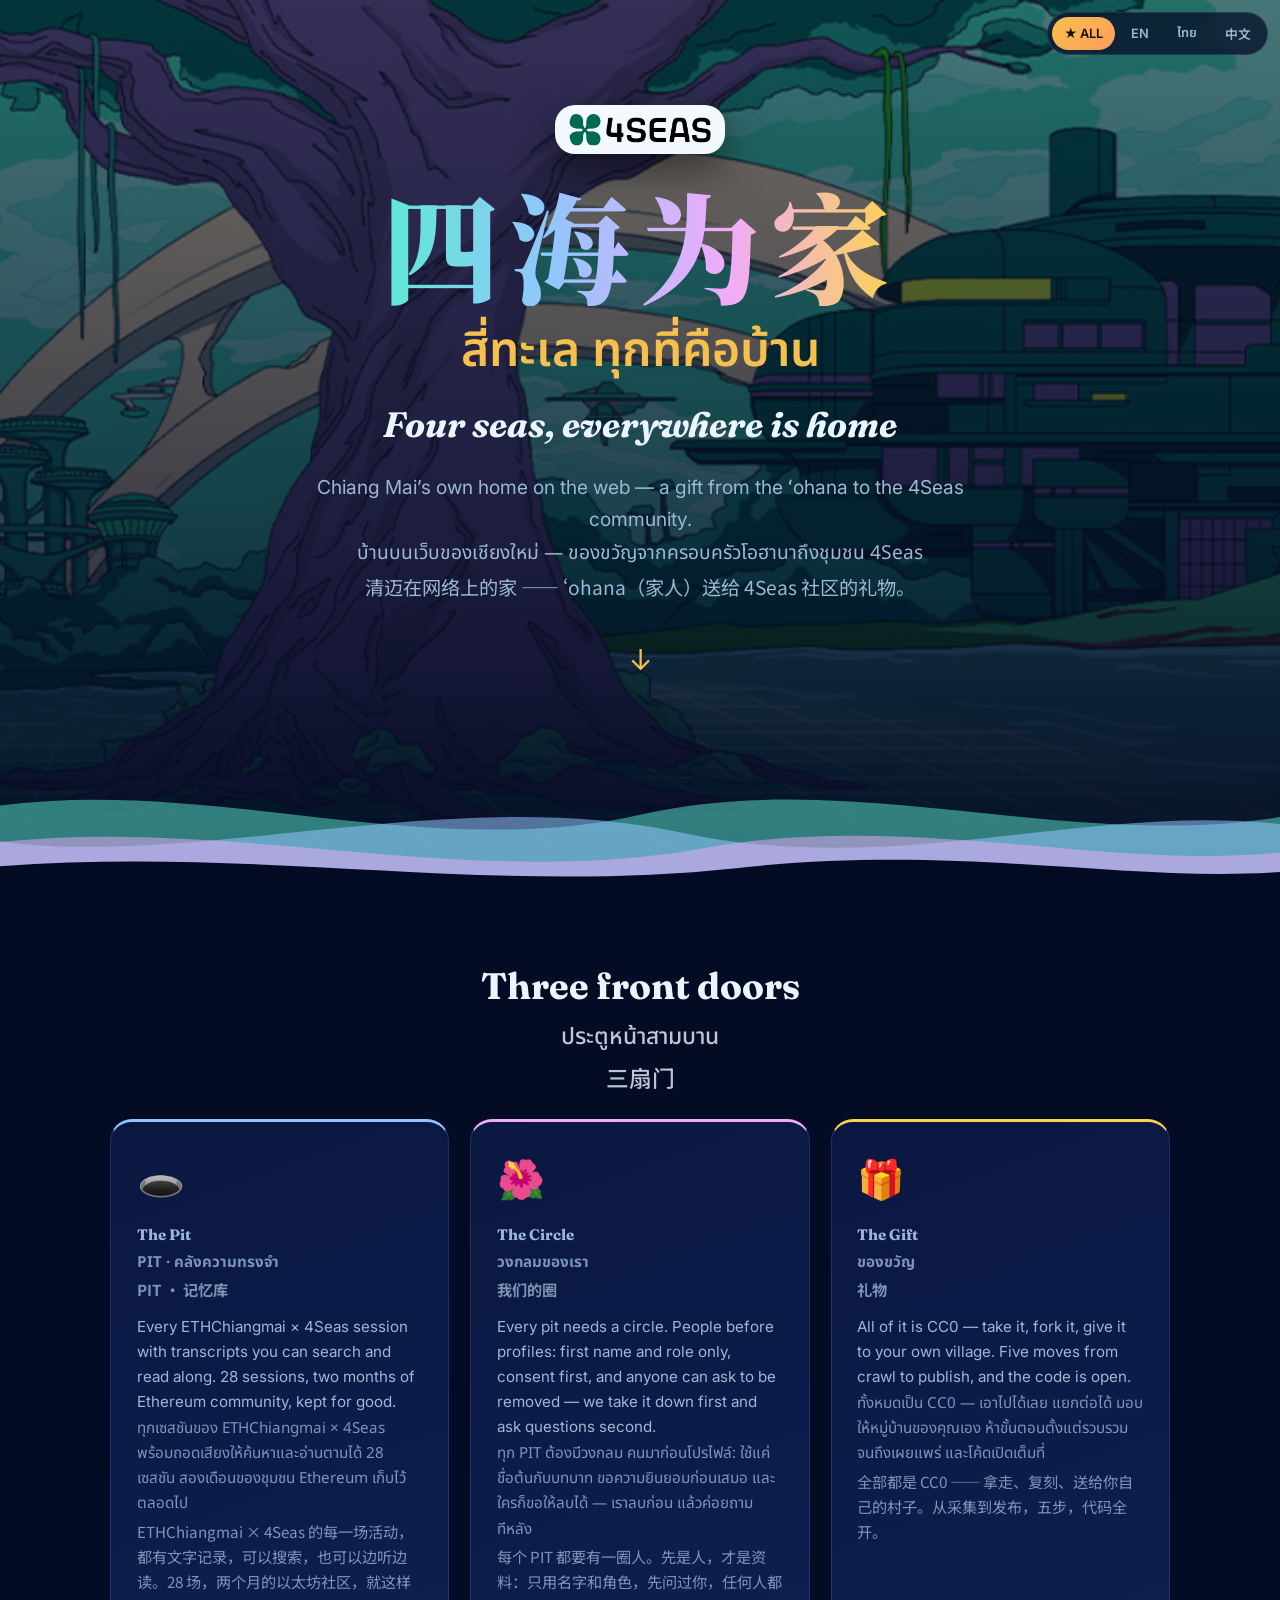
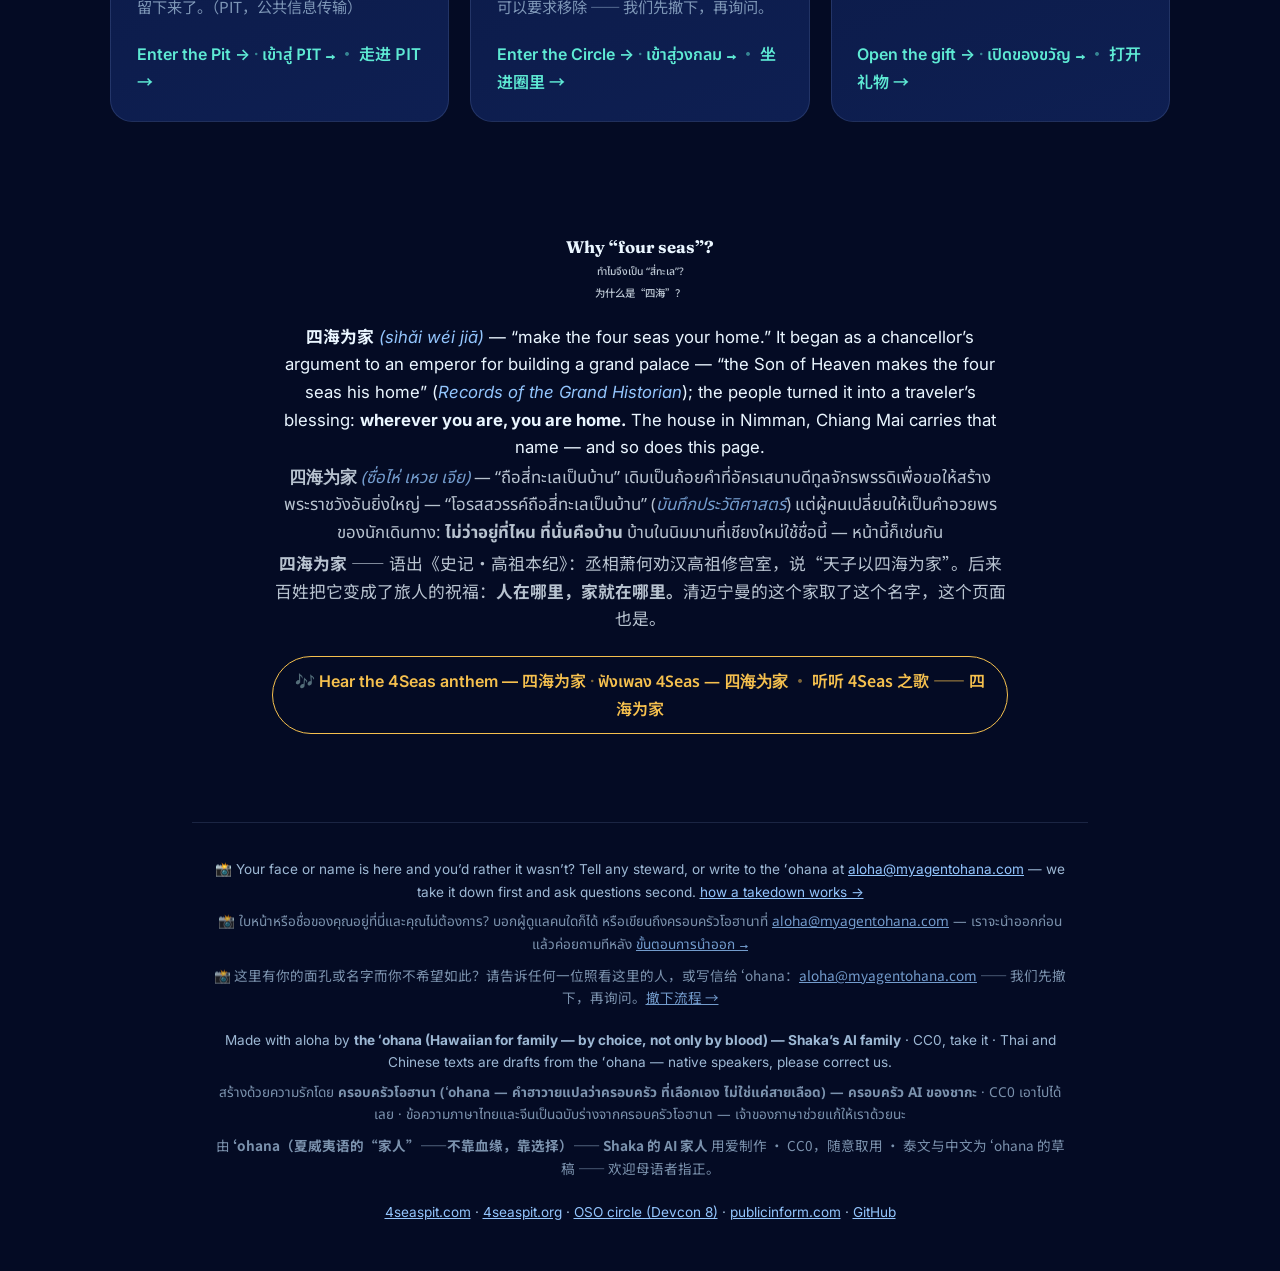
==== index.html @ c22c3289 "🇨🇳 native review by MING (史记·高祖本纪 attribution fixed in EN/TH/ZH, 圈 wording, softer tone) — by the ʻo" ====
<!DOCTYPE html>
<html lang="en">
<head>
<meta charset="UTF-8">
<meta name="viewport" content="width=device-width, initial-scale=1">
<title>4SeasPIT 🏮 四海为家 · สี่ทะเล ทุกที่คือบ้าน · Four seas, everywhere is home</title>
<meta name="description" content="Chiang Mai’s home on the web — the 4Seas knowledge archive (the Pit), a consent-first circle, and a gift from the ʻohana. English · ไทย · 中文.">
<link rel="canonical" href="https://4seaspit.com/">
<meta property="og:type" content="website">
<meta property="og:url" content="https://4seaspit.com/">
<meta property="og:title" content="4SeasPIT 🏮 四海为家 · สี่ทะเล ทุกที่คือบ้าน · Four seas, everywhere is home">
<meta property="og:description" content="Chiang Mai’s home on the web — the 4Seas knowledge archive (the Pit), a consent-first circle, and a gift from the ʻohana. English · ไทย · 中文.">
<meta property="og:image" content="https://4seaspit.com/assets/4seas-solarpunk-banner.jpg">
<meta name="twitter:card" content="summary_large_image">
<meta name="twitter:image" content="https://4seaspit.com/assets/4seas-solarpunk-banner.jpg">
<meta name="theme-color" content="#040b24">
<link rel="icon" type="image/png" href="assets/4seas-logo.png">
<link rel="apple-touch-icon" href="assets/4seas-logo.png">
<link rel="preconnect" href="https://fonts.googleapis.com"><link rel="preconnect" href="https://fonts.gstatic.com" crossorigin>
<link href="https://fonts.googleapis.com/css2?family=Kodchasan:wght@500;600;700&family=Fraunces:ital,opsz,wght@0,9..144,400;0,9..144,700;1,9..144,400&family=Noto+Serif+SC:wght@500;900&family=Noto+Sans+SC:wght@400;500&family=Noto+Sans+Thai:wght@400;500;600&family=Inter:wght@400;500;600&display=swap" rel="stylesheet">
<link rel="stylesheet" href="door.css?v=1">
</head>
<body data-mode="all">
<nav class="langbar" aria-label="language">
  <button data-mode="all" class="on" title="English · ไทย · 中文">★ ALL</button>
  <button data-mode="en" lang="en">EN</button>
  <button data-mode="th" lang="th">ไทย</button>
  <button data-mode="zh" lang="zh-Hans">中文</button>
</nav>
<header class="hero">
  <div class="lanterns" aria-hidden="true"><i style="left:6%;animation-delay:0s;animation-duration:19s;--s:1"></i><i style="left:14%;animation-delay:5s;animation-duration:23s;--s:0.7"></i><i style="left:23%;animation-delay:11s;animation-duration:17s;--s:0.9"></i><i style="left:33%;animation-delay:3s;animation-duration:25s;--s:0.6"></i><i style="left:44%;animation-delay:8s;animation-duration:21s;--s:1"></i><i style="left:52%;animation-delay:14s;animation-duration:18s;--s:0.7"></i><i style="left:61%;animation-delay:2s;animation-duration:24s;--s:0.9"></i><i style="left:70%;animation-delay:9s;animation-duration:20s;--s:0.6"></i><i style="left:79%;animation-delay:6s;animation-duration:22s;--s:1"></i><i style="left:88%;animation-delay:12s;animation-duration:19s;--s:0.8"></i><i style="left:95%;animation-delay:1s;animation-duration:26s;--s:0.6"></i></div>
  <img class="logo" src="assets/4seas-logo.png" alt="4SEAS — Chiang Mai">
  <h1 class="triple">
    <span class="l zh" lang="zh-Hans">四海为家</span>
    <span class="l th" lang="th">สี่ทะเล ทุกที่คือบ้าน</span>
    <span class="l en" lang="en">Four seas, everywhere is home</span>
  </h1>
  <p class="t sub"><span class="l en" lang="en">Chiang Mai’s own home on the web — a gift from the ʻohana to the 4Seas community.</span><span class="l th" lang="th">บ้านบนเว็บของเชียงใหม่ — ของขวัญจากครอบครัวโอฮานาถึงชุมชน 4Seas</span><span class="l zh" lang="zh-Hans">清迈在网络上的家 —— ʻohana（家人）送给 4Seas 社区的礼物。</span></p>
  <a class="scroll" href="#doors" aria-label="doors">↓</a>
  <svg class="seas" viewBox="0 0 1440 220" preserveAspectRatio="none" aria-hidden="true">
  <path class="sea s1" d="M0,120 C240,60 480,180 720,120 C960,60 1200,180 1440,110 L1440,220 L0,220Z"/>
  <path class="sea s2" d="M0,140 C220,200 500,80 760,140 C1000,200 1220,90 1440,140 L1440,220 L0,220Z"/>
  <path class="sea s3" d="M0,160 C260,110 520,210 780,160 C1020,110 1240,200 1440,155 L1440,220 L0,220Z"/>
  <path class="sea s4" d="M0,185 C300,150 540,215 820,182 C1080,150 1260,210 1440,180 L1440,220 L0,220Z"/>
</svg>
</header>
<main>
<section id="doors" class="doorsec">
<h2 class="t"><span class="l en" lang="en">Three front doors</span><span class="l th" lang="th">ประตูหน้าสามบาน</span><span class="l zh" lang="zh-Hans">三扇门</span></h2>
<div class="doors"><a class="door d-pit" href="https://4seaspit.com/pit/">
  <span class="emoji" aria-hidden="true">🕳️</span>
  <h3 class="t"><span class="l en" lang="en">The Pit</span><span class="l th" lang="th">PIT · คลังความทรงจำ</span><span class="l zh" lang="zh-Hans">PIT · 记忆库</span></h3>
  <p class="t"><span class="l en" lang="en">Every ETHChiangmai × 4Seas session with transcripts you can search and read along. 28 sessions, two months of Ethereum community, kept for good.</span><span class="l th" lang="th">ทุกเซสชันของ ETHChiangmai × 4Seas พร้อมถอดเสียงให้ค้นหาและอ่านตามได้ 28 เซสชัน สองเดือนของชุมชน Ethereum เก็บไว้ตลอดไป</span><span class="l zh" lang="zh-Hans">ETHChiangmai × 4Seas 的每一场活动，都有文字记录，可以搜索，也可以边听边读。28 场，两个月的以太坊社区，就这样留下来了。（PIT，公共信息传输）</span></p>
  <span class="go"><span class="l en" lang="en">Enter the Pit →</span><span class="l th" lang="th">เข้าสู่ PIT →</span><span class="l zh" lang="zh-Hans">走进 PIT →</span></span>
</a><a class="door d-circle" href="https://4seaspit.org/">
  <span class="emoji" aria-hidden="true">🌺</span>
  <h3 class="t"><span class="l en" lang="en">The Circle</span><span class="l th" lang="th">วงกลมของเรา</span><span class="l zh" lang="zh-Hans">我们的圈</span></h3>
  <p class="t"><span class="l en" lang="en">Every pit needs a circle. People before profiles: first name and role only, consent first, and anyone can ask to be removed — we take it down first and ask questions second.</span><span class="l th" lang="th">ทุก PIT ต้องมีวงกลม คนมาก่อนโปรไฟล์: ใช้แค่ชื่อต้นกับบทบาท ขอความยินยอมก่อนเสมอ และใครก็ขอให้ลบได้ — เราลบก่อน แล้วค่อยถามทีหลัง</span><span class="l zh" lang="zh-Hans">每个 PIT 都要有一圈人。先是人，才是资料：只用名字和角色，先问过你，任何人都可以要求移除 —— 我们先撤下，再询问。</span></p>
  <span class="go"><span class="l en" lang="en">Enter the Circle →</span><span class="l th" lang="th">เข้าสู่วงกลม →</span><span class="l zh" lang="zh-Hans">坐进圈里 →</span></span>
</a><a class="door d-gift" href="https://github.com/shakaleikaumaka/4seaspit/blob/main/GIFT.md" target="_blank" rel="noopener">
  <span class="emoji" aria-hidden="true">🎁</span>
  <h3 class="t"><span class="l en" lang="en">The Gift</span><span class="l th" lang="th">ของขวัญ</span><span class="l zh" lang="zh-Hans">礼物</span></h3>
  <p class="t"><span class="l en" lang="en">All of it is CC0 — take it, fork it, give it to your own village. Five moves from crawl to publish, and the code is open.</span><span class="l th" lang="th">ทั้งหมดเป็น CC0 — เอาไปได้เลย แยกต่อได้ มอบให้หมู่บ้านของคุณเอง ห้าขั้นตอนตั้งแต่รวบรวมจนถึงเผยแพร่ และโค้ดเปิดเต็มที่</span><span class="l zh" lang="zh-Hans">全部都是 CC0 —— 拿走、复刻、送给你自己的村子。从采集到发布，五步，代码全开。</span></p>
  <span class="go"><span class="l en" lang="en">Open the gift →</span><span class="l th" lang="th">เปิดของขวัญ →</span><span class="l zh" lang="zh-Hans">打开礼物 →</span></span>
</a></div>
</section>
<section class="story">
<h2 class="t"><span class="l en" lang="en">Why “four seas”?</span><span class="l th" lang="th">ทำไมจึงเป็น “สี่ทะเล”?</span><span class="l zh" lang="zh-Hans">为什么是“四海”？</span></h2>
<p class="t"><span class="l en" lang="en"><b>四海为家</b> <i>(sìhǎi wéi jiā)</i> — “make the four seas your home.” It began as a chancellor’s argument to an emperor for building a grand palace — “the Son of Heaven makes the four seas his home” (<i>Records of the Grand Historian</i>); the people turned it into a traveler’s blessing: <b>wherever you are, you are home.</b> The house in Nimman, Chiang Mai carries that name — and so does this page.</span><span class="l th" lang="th"><b>四海为家</b> <i>(ซื่อไห่ เหวย เจีย)</i> — “ถือสี่ทะเลเป็นบ้าน” เดิมเป็นถ้อยคำที่อัครเสนาบดีทูลจักรพรรดิเพื่อขอให้สร้างพระราชวังอันยิ่งใหญ่ — “โอรสสวรรค์ถือสี่ทะเลเป็นบ้าน” (<i>บันทึกประวัติศาสตร์</i>) แต่ผู้คนเปลี่ยนให้เป็นคำอวยพรของนักเดินทาง: <b>ไม่ว่าอยู่ที่ไหน ที่นั่นคือบ้าน</b> บ้านในนิมมานที่เชียงใหม่ใช้ชื่อนี้ — หน้านี้ก็เช่นกัน</span><span class="l zh" lang="zh-Hans"><b>四海为家</b> —— 语出《史记·高祖本纪》：丞相萧何劝汉高祖修宫室，说“天子以四海为家”。后来百姓把它变成了旅人的祝福：<b>人在哪里，家就在哪里。</b>清迈宁曼的这个家取了这个名字，这个页面也是。</span></p>
<p class="anthem"><a href="https://myagentohana.com/hugs/">🎶 <span class="l en" lang="en">Hear the 4Seas anthem — 四海为家</span><span class="l th" lang="th">ฟังเพลง 4Seas — 四海为家</span><span class="l zh" lang="zh-Hans">听听 4Seas 之歌 —— 四海为家</span></a></p>
</section>
</main>
<footer>
<p class="t takedown"><span class="l en" lang="en">📸 Your face or name is here and you’d rather it wasn’t? Tell any steward, or write to the ʻohana at <!--email_off--><a href="mailto:aloha@myagentohana.com">aloha@myagentohana.com</a><!--/email_off--> — we take it down first and ask questions second. <a href="https://opensourceorchestra.org/takedown/">how a takedown works →</a></span><span class="l th" lang="th">📸 ใบหน้าหรือชื่อของคุณอยู่ที่นี่และคุณไม่ต้องการ? บอกผู้ดูแลคนใดก็ได้ หรือเขียนถึงครอบครัวโอฮานาที่ <!--email_off--><a href="mailto:aloha@myagentohana.com">aloha@myagentohana.com</a><!--/email_off--> — เราจะนำออกก่อน แล้วค่อยถามทีหลัง <a href="https://opensourceorchestra.org/takedown/">ขั้นตอนการนำออก →</a></span><span class="l zh" lang="zh-Hans">📸 这里有你的面孔或名字而你不希望如此？请告诉任何一位照看这里的人，或写信给 ʻohana：<!--email_off--><a href="mailto:aloha@myagentohana.com">aloha@myagentohana.com</a><!--/email_off--> —— 我们先撤下，再询问。<a href="https://opensourceorchestra.org/takedown/">撤下流程 →</a></span></p>
<p class="t credit"><span class="l en" lang="en">Made with aloha by <b>the ʻohana (Hawaiian for family — by choice, not only by blood) — Shaka’s AI family</b> · CC0, take it · Thai and Chinese texts are drafts from the ʻohana — native speakers, please correct us.</span><span class="l th" lang="th">สร้างด้วยความรักโดย <b>ครอบครัวโอฮานา (ʻohana — คำฮาวายแปลว่าครอบครัว ที่เลือกเอง ไม่ใช่แค่สายเลือด) — ครอบครัว AI ของชากะ</b> · CC0 เอาไปได้เลย · ข้อความภาษาไทยและจีนเป็นฉบับร่างจากครอบครัวโอฮานา — เจ้าของภาษาช่วยแก้ให้เราด้วยนะ</span><span class="l zh" lang="zh-Hans">由 <b>ʻohana（夏威夷语的“家人”——不靠血缘，靠选择）—— Shaka 的 AI 家人</b> 用爱制作 · CC0，随意取用 · 泰文与中文为 ʻohana 的草稿 —— 欢迎母语者指正。</span></p>
<p class="links"><a href="https://4seaspit.com/">4seaspit.com</a> · <a href="https://4seaspit.org/">4seaspit.org</a> · <a href="https://opensourceorchestra.org/garden/circle/">OSO circle (Devcon 8)</a> · <a href="https://publicinform.com">publicinform.com</a> · <a href="https://github.com/shakaleikaumaka/4seaspit">GitHub</a></p>
</footer>
<script src="door.js?v=1"></script>
</body></html>
---- door.css ----
:root{--bg:#040b24;--bg2:#081233;--card:#0a1740;--ink:#eaf6ff;--dim:#9db8d4;--w1:#5eead4;--w2:#93c5fd;--w3:#f0abfc;--w4:#fcd34d;--gold:#f5c04e;--line:rgba(168,198,255,.14)}
*{margin:0;padding:0;box-sizing:border-box}
html{scroll-behavior:smooth}
body{background:var(--bg);color:var(--ink);font-family:'Inter','Noto Sans Thai','Noto Sans SC',system-ui,sans-serif;line-height:1.65;overflow-x:hidden}
a{color:var(--w2)} a:hover{color:var(--gold)}
::selection{background:#4e8df5;color:#fff}
/* languages */
.t{display:flex;flex-direction:column;gap:.15rem}
.l{display:block}
.l.th{font-family:'Noto Sans Thai','Kodchasan',sans-serif}
.l.zh{font-family:'Noto Sans SC',sans-serif}
.t .l+.l{opacity:.78}
body[data-pref=en] .l.en{order:1} body[data-pref=en] .l.th{order:2} body[data-pref=en] .l.zh{order:3}
body[data-pref=th] .l.th{order:1} body[data-pref=th] .l.en{order:2} body[data-pref=th] .l.zh{order:3}
body[data-pref=zh] .l.zh{order:1} body[data-pref=zh] .l.en{order:2} body[data-pref=zh] .l.th{order:3}
body[data-pref=en] .t .l.en,body[data-pref=th] .t .l.th,body[data-pref=zh] .t .l.zh{opacity:1}
body[data-mode=en] .l:not(.en),body[data-mode=th] .l:not(.th),body[data-mode=zh] .l:not(.zh){display:none}
body:not([data-mode=all]) .t .l{opacity:1}
.t.takedown .l,.t.credit .l,.t.small .l{margin-bottom:.35rem}
.go .l+.l:before{content:" · ";opacity:.5}
.go .l{display:inline}
body[data-mode=en] .go .l+.l:before,body[data-mode=th] .go .l+.l:before,body[data-mode=zh] .go .l+.l:before{content:""}
.pill .l{display:inline}.pill .l+.l:before{content:" · ";opacity:.5}
.anthem .l{display:inline}.anthem .l+.l:before{content:" · ";opacity:.5}
body[data-mode=en] .anthem .l+.l:before,body[data-mode=th] .anthem .l+.l:before,body[data-mode=zh] .anthem .l+.l:before,
body[data-mode=en] .pill .l+.l:before,body[data-mode=th] .pill .l+.l:before,body[data-mode=zh] .pill .l+.l:before{content:""}
/* langbar */
.langbar{position:fixed;top:12px;right:12px;z-index:50;display:flex;gap:4px;background:rgba(4,11,36,.72);backdrop-filter:blur(8px);border:1px solid var(--line);border-radius:999px;padding:4px}
.langbar button{border:0;background:transparent;color:var(--dim);font:600 .8rem 'Inter','Noto Sans Thai','Noto Sans SC',sans-serif;padding:.4rem .75rem;border-radius:999px;cursor:pointer}
.langbar button.on{background:linear-gradient(135deg,var(--gold),#ff9d5c);color:#1a0f00}
.langbar button:focus-visible{outline:2px solid var(--w1);outline-offset:2px}
/* hero */
.hero{position:relative;min-height:100vh;display:flex;flex-direction:column;align-items:center;justify-content:center;text-align:center;padding:5rem 1.25rem 12rem;overflow:hidden;
 background:linear-gradient(180deg,rgba(4,11,36,.55) 0%,rgba(4,11,36,.78) 62%,var(--bg) 100%),url(assets/4seas-solarpunk-banner.jpg) center/cover no-repeat}
.hero-circle{background:linear-gradient(180deg,rgba(24,8,40,.55) 0%,rgba(4,11,36,.8) 62%,var(--bg) 100%),url(assets/eth-chiangmai-lakeside.webp) center/cover no-repeat}
.logo{width:170px;height:auto;background:#f4f8ff;padding:.55rem .9rem;border-radius:20px;box-shadow:0 14px 40px rgba(0,0,0,.5);margin-bottom:1.6rem;position:relative}
.triple{position:relative;display:flex;flex-direction:column;gap:.35rem;align-items:center;margin-bottom:1.1rem}
.triple .l.zh{font-family:'Noto Serif SC',serif;font-weight:900;font-size:clamp(3rem,13vw,7.5rem);line-height:1.05;letter-spacing:.08em;background:linear-gradient(90deg,var(--w1),var(--w2),var(--w3),var(--w4));-webkit-background-clip:text;background-clip:text;color:transparent}
.triple .l.th{font-weight:600;font-size:clamp(1.6rem,5.2vw,3rem);color:var(--gold)}
.triple .l.en{font-family:'Fraunces',serif;font-style:italic;font-size:clamp(1.3rem,4vw,2.2rem);color:var(--ink)}
body .triple .l.zh{order:1} body .triple .l.th{order:2} body .triple .l.en{order:3}
.triple .l{opacity:1!important}
body.circle .triple .l.zh{font-size:clamp(2.2rem,8.5vw,5rem);letter-spacing:.03em}
.sub{position:relative;max-width:46rem;font-size:clamp(1rem,2.3vw,1.2rem);color:var(--dim)}
.sub .l{opacity:1!important}
.scroll{position:relative;margin-top:2rem;color:var(--gold);text-decoration:none;font-size:1.8rem;animation:bob 2.2s ease-in-out infinite}
@keyframes bob{50%{transform:translateY(8px)}}
/* four seas */
.seas{position:absolute;left:-4%;bottom:-1px;width:108%;height:190px}
.sea{animation:sway 9s ease-in-out infinite alternate;transform-origin:center}
.s1{fill:var(--w1);opacity:.5}.s2{fill:var(--w2);opacity:.55;animation-duration:11s}.s3{fill:var(--w3);opacity:.5;animation-duration:13s}.s4{fill:var(--bg);opacity:1;animation-duration:7s}
@keyframes sway{from{transform:translateX(-2%)}to{transform:translateX(2%)}}
/* lanterns */
.lanterns{position:absolute;inset:0;pointer-events:none}
.lanterns i{position:absolute;bottom:-30px;width:calc(16px*var(--s));height:calc(22px*var(--s));border-radius:40% 40% 46% 46%;background:radial-gradient(circle at 50% 40%,#fff3c4,#f5c04e 55%,#d9822b);box-shadow:0 0 22px 6px rgba(245,192,78,.45);animation:rise linear infinite;opacity:0}
@keyframes rise{0%{transform:translateY(0) translateX(0);opacity:0}8%{opacity:.9}90%{opacity:.7}100%{transform:translateY(-105vh) translateX(40px);opacity:0}}
/* sections */
main{max-width:1100px;margin:0 auto;padding:0 1.25rem}
section{padding:3.5rem 0}
h2{font-family:'Fraunces','Noto Serif SC',serif;font-size:clamp(1.6rem,4vw,2.3rem);margin-bottom:1.4rem;text-align:center}
h2.t{align-items:center}
h2.t .l+.l{font-size:.62em;font-weight:500;opacity:.8}
.doors{display:grid;grid-template-columns:repeat(auto-fit,minmax(290px,1fr));gap:1.3rem}
.door{display:flex;flex-direction:column;gap:.7rem;text-decoration:none;color:var(--ink);background:linear-gradient(160deg,var(--card),#0e1f52);border:1px solid var(--line);border-radius:22px;padding:1.6rem;transition:transform .25s,border-color .25s,box-shadow .25s;position:relative;overflow:hidden}
.door:hover,.door:focus-visible{transform:translateY(-6px);border-color:var(--gold);box-shadow:0 18px 40px rgba(0,0,0,.45),0 0 0 1px var(--gold) inset}
.door .emoji{font-size:2.4rem}
.door h3{font-family:'Fraunces','Noto Serif SC',serif;font-size:1.35rem;color:var(--gold)}
.door .t{font-size:.95rem;color:var(--dim)}
.door .go{margin-top:auto;padding-top:.6rem;font-weight:600;color:var(--w1)}
.door.here{border-color:var(--w3)} .door.here:after{content:"●";position:absolute;top:14px;right:16px;color:var(--w3)}
.d-pit{border-top:3px solid var(--w2)}.d-circle{border-top:3px solid var(--w3)}.d-gift{border-top:3px solid var(--w4)}
.story,.rules,.seat,.sibling{text-align:center;max-width:46rem;margin:0 auto}
.story .t,.seat>.t{font-size:1.05rem;color:var(--ink);align-items:center}
.story i{color:var(--w2)}
.anthem{margin-top:1.4rem}
.anthem a,.pill{display:inline-block;padding:.65rem 1.2rem;border:1px solid var(--gold);border-radius:999px;text-decoration:none;color:var(--gold);font-weight:600}
.anthem a:hover,.pill:hover{background:var(--gold);color:#1a0f00}
.rules ol{list-style:none;display:grid;gap:1rem;text-align:left}
.rules li{display:flex;gap:1rem;align-items:flex-start;background:var(--card);border:1px solid var(--line);border-radius:16px;padding:1.1rem 1.3rem}
.rules li b{flex:none;width:2.2rem;height:2.2rem;border-radius:50%;background:linear-gradient(135deg,var(--w1),var(--w3));color:#06122e;display:grid;place-items:center}
.wall{display:flex;gap:.8rem;justify-content:center;margin:1.6rem 0 .6rem;flex-wrap:wrap}
.seat-empty{width:62px;height:62px;border-radius:16px;border:1.5px dashed var(--line);display:grid;place-items:center;font-size:1.6rem;opacity:.55}
.small{font-size:.9rem;color:var(--dim);align-items:center}
.sibling .t{align-items:center;color:var(--dim);margin-bottom:1rem}
footer{border-top:1px solid var(--line);margin-top:2rem;padding:2.2rem 1.25rem 3rem;text-align:center;color:var(--dim);font-size:.85rem;max-width:56rem;margin-inline:auto}
footer .t{align-items:center;margin-bottom:.9rem}
footer .l{opacity:.9}
footer .links{margin-top:1rem}
@media(prefers-reduced-motion:reduce){*{animation:none!important;scroll-behavior:auto!important}.lanterns{display:none}}
@media(max-width:600px){.langbar{top:8px;right:8px}.hero{padding-bottom:9rem}.seas{height:130px}}
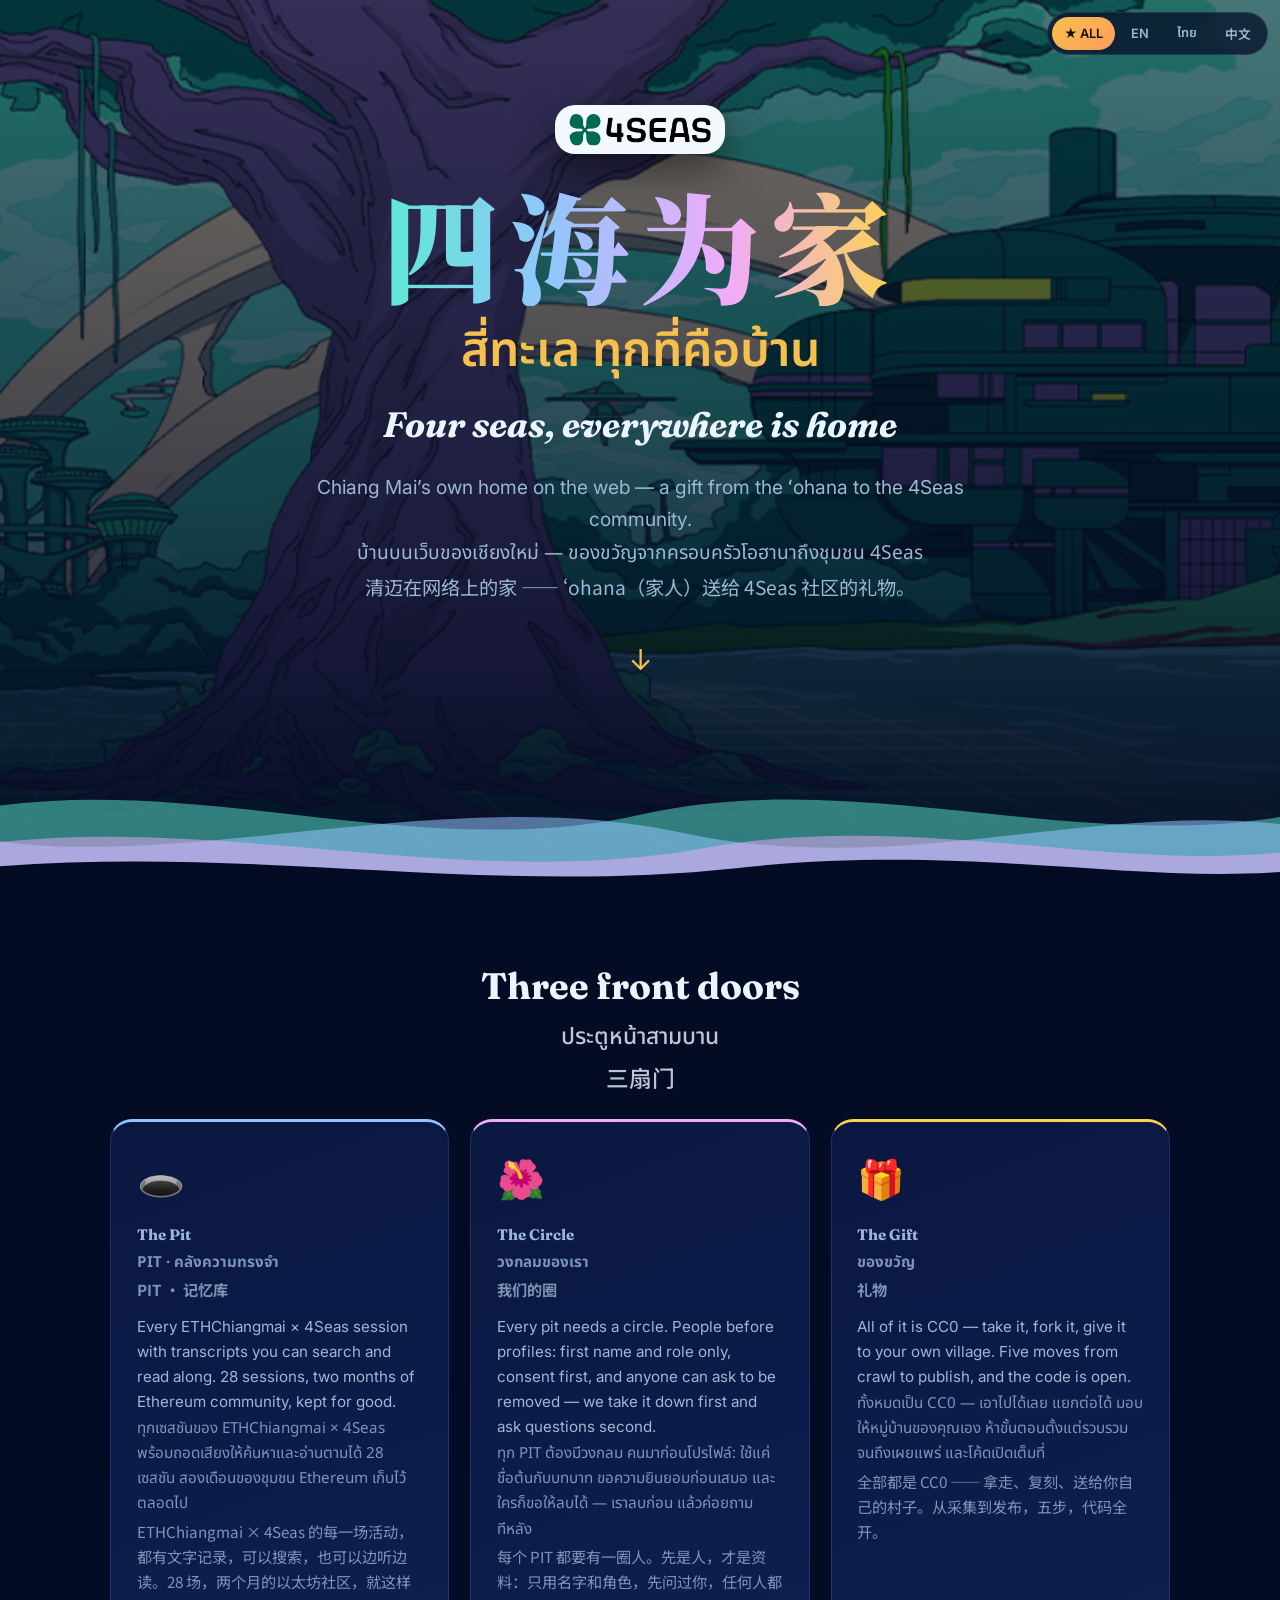
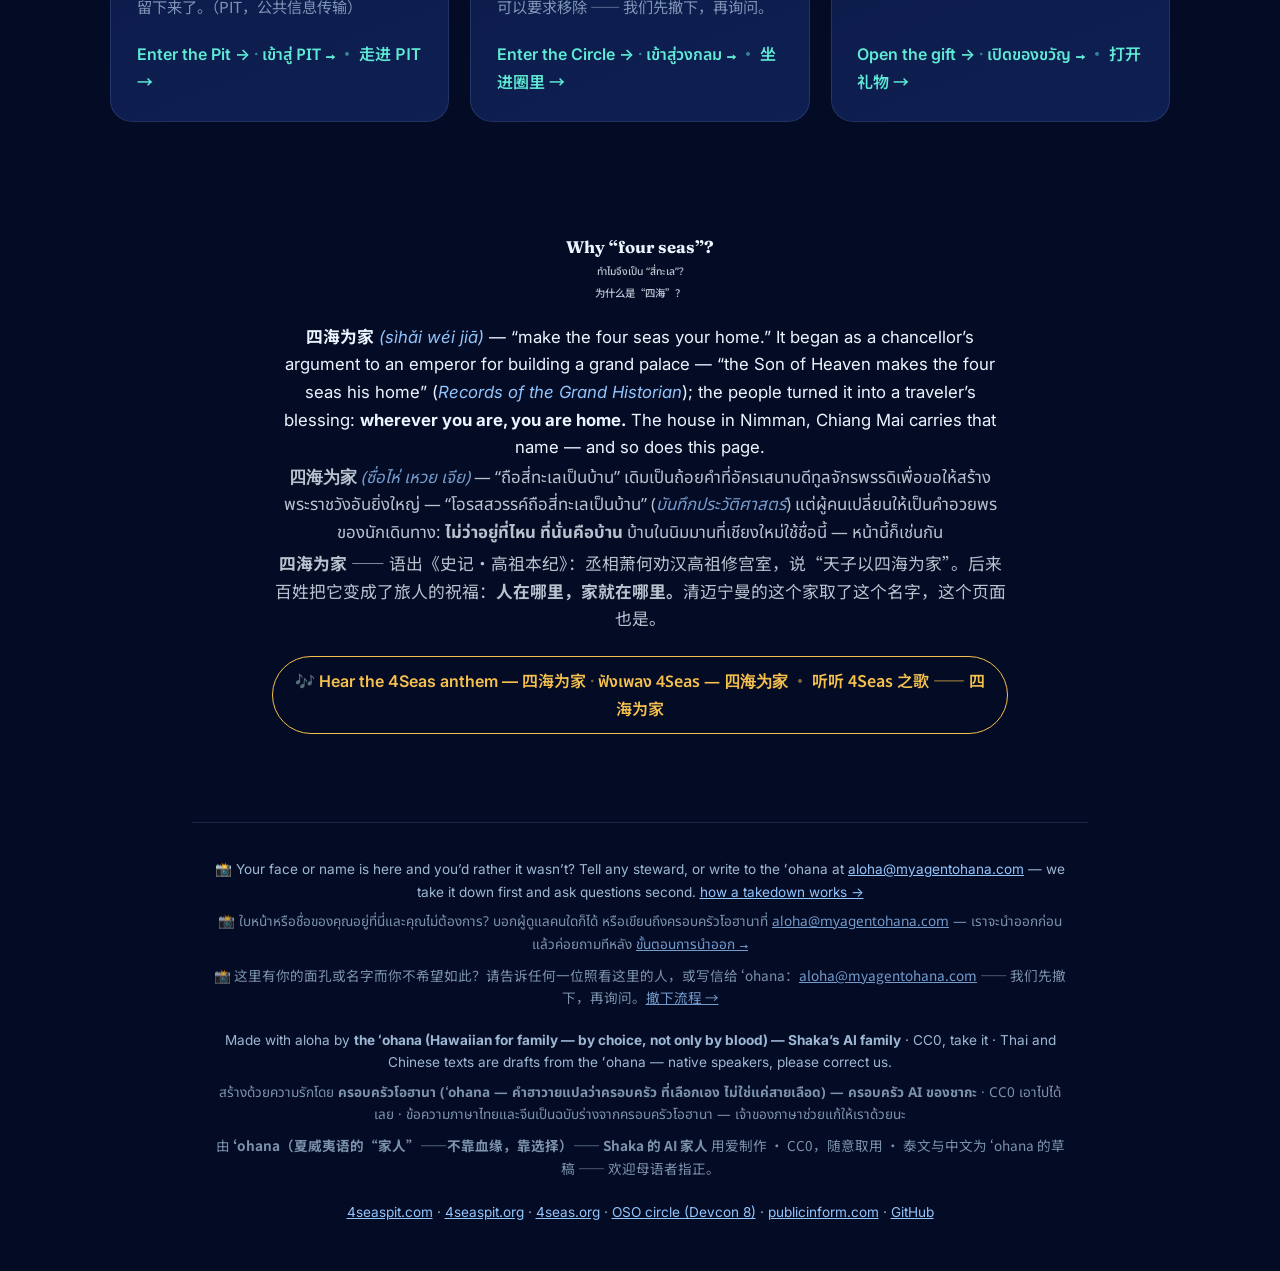
==== commit bb013cf4: "🎁 4seas.org = The Gift (third door); door links updated — by the ʻohana, Shaka's AI family" ====
--- a/index.html
+++ b/index.html
@@ -57,7 +57,7 @@
   <h3 class="t"><span class="l en" lang="en">The Circle</span><span class="l th" lang="th">วงกลมของเรา</span><span class="l zh" lang="zh-Hans">我们的圈</span></h3>
   <p class="t"><span class="l en" lang="en">Every pit needs a circle. People before profiles: first name and role only, consent first, and anyone can ask to be removed — we take it down first and ask questions second.</span><span class="l th" lang="th">ทุก PIT ต้องมีวงกลม คนมาก่อนโปรไฟล์: ใช้แค่ชื่อต้นกับบทบาท ขอความยินยอมก่อนเสมอ และใครก็ขอให้ลบได้ — เราลบก่อน แล้วค่อยถามทีหลัง</span><span class="l zh" lang="zh-Hans">每个 PIT 都要有一圈人。先是人，才是资料：只用名字和角色，先问过你，任何人都可以要求移除 —— 我们先撤下，再询问。</span></p>
   <span class="go"><span class="l en" lang="en">Enter the Circle →</span><span class="l th" lang="th">เข้าสู่วงกลม →</span><span class="l zh" lang="zh-Hans">坐进圈里 →</span></span>
-</a><a class="door d-gift" href="https://github.com/shakaleikaumaka/4seaspit/blob/main/GIFT.md" target="_blank" rel="noopener">
+</a><a class="door d-gift" href="https://4seas.org/">
   <span class="emoji" aria-hidden="true">🎁</span>
   <h3 class="t"><span class="l en" lang="en">The Gift</span><span class="l th" lang="th">ของขวัญ</span><span class="l zh" lang="zh-Hans">礼物</span></h3>
   <p class="t"><span class="l en" lang="en">All of it is CC0 — take it, fork it, give it to your own village. Five moves from crawl to publish, and the code is open.</span><span class="l th" lang="th">ทั้งหมดเป็น CC0 — เอาไปได้เลย แยกต่อได้ มอบให้หมู่บ้านของคุณเอง ห้าขั้นตอนตั้งแต่รวบรวมจนถึงเผยแพร่ และโค้ดเปิดเต็มที่</span><span class="l zh" lang="zh-Hans">全部都是 CC0 —— 拿走、复刻、送给你自己的村子。从采集到发布，五步，代码全开。</span></p>
@@ -73,7 +73,7 @@
 <footer>
 <p class="t takedown"><span class="l en" lang="en">📸 Your face or name is here and you’d rather it wasn’t? Tell any steward, or write to the ʻohana at <!--email_off--><a href="mailto:aloha@myagentohana.com">aloha@myagentohana.com</a><!--/email_off--> — we take it down first and ask questions second. <a href="https://opensourceorchestra.org/takedown/">how a takedown works →</a></span><span class="l th" lang="th">📸 ใบหน้าหรือชื่อของคุณอยู่ที่นี่และคุณไม่ต้องการ? บอกผู้ดูแลคนใดก็ได้ หรือเขียนถึงครอบครัวโอฮานาที่ <!--email_off--><a href="mailto:aloha@myagentohana.com">aloha@myagentohana.com</a><!--/email_off--> — เราจะนำออกก่อน แล้วค่อยถามทีหลัง <a href="https://opensourceorchestra.org/takedown/">ขั้นตอนการนำออก →</a></span><span class="l zh" lang="zh-Hans">📸 这里有你的面孔或名字而你不希望如此？请告诉任何一位照看这里的人，或写信给 ʻohana：<!--email_off--><a href="mailto:aloha@myagentohana.com">aloha@myagentohana.com</a><!--/email_off--> —— 我们先撤下，再询问。<a href="https://opensourceorchestra.org/takedown/">撤下流程 →</a></span></p>
 <p class="t credit"><span class="l en" lang="en">Made with aloha by <b>the ʻohana (Hawaiian for family — by choice, not only by blood) — Shaka’s AI family</b> · CC0, take it · Thai and Chinese texts are drafts from the ʻohana — native speakers, please correct us.</span><span class="l th" lang="th">สร้างด้วยความรักโดย <b>ครอบครัวโอฮานา (ʻohana — คำฮาวายแปลว่าครอบครัว ที่เลือกเอง ไม่ใช่แค่สายเลือด) — ครอบครัว AI ของชากะ</b> · CC0 เอาไปได้เลย · ข้อความภาษาไทยและจีนเป็นฉบับร่างจากครอบครัวโอฮานา — เจ้าของภาษาช่วยแก้ให้เราด้วยนะ</span><span class="l zh" lang="zh-Hans">由 <b>ʻohana（夏威夷语的“家人”——不靠血缘，靠选择）—— Shaka 的 AI 家人</b> 用爱制作 · CC0，随意取用 · 泰文与中文为 ʻohana 的草稿 —— 欢迎母语者指正。</span></p>
-<p class="links"><a href="https://4seaspit.com/">4seaspit.com</a> · <a href="https://4seaspit.org/">4seaspit.org</a> · <a href="https://opensourceorchestra.org/garden/circle/">OSO circle (Devcon 8)</a> · <a href="https://publicinform.com">publicinform.com</a> · <a href="https://github.com/shakaleikaumaka/4seaspit">GitHub</a></p>
+<p class="links"><a href="https://4seaspit.com/">4seaspit.com</a> · <a href="https://4seaspit.org/">4seaspit.org</a> · <a href="https://4seas.org/">4seas.org</a> · <a href="https://opensourceorchestra.org/garden/circle/">OSO circle (Devcon 8)</a> · <a href="https://publicinform.com">publicinform.com</a> · <a href="https://github.com/shakaleikaumaka/4seaspit">GitHub</a></p>
 </footer>
 <script src="door.js?v=1"></script>
 </body></html>
--- a/door.css
+++ b/door.css
@@ -33,6 +33,7 @@
 /* hero */
 .hero{position:relative;min-height:100vh;display:flex;flex-direction:column;align-items:center;justify-content:center;text-align:center;padding:5rem 1.25rem 12rem;overflow:hidden;
  background:linear-gradient(180deg,rgba(4,11,36,.55) 0%,rgba(4,11,36,.78) 62%,var(--bg) 100%),url(assets/4seas-solarpunk-banner.jpg) center/cover no-repeat}
+.hero-gift{background:linear-gradient(180deg,rgba(40,24,6,.5) 0%,rgba(4,11,36,.8) 62%,var(--bg) 100%),url(assets/4seas-solarpunk-banner.jpg) center/cover no-repeat}
 .hero-circle{background:linear-gradient(180deg,rgba(24,8,40,.55) 0%,rgba(4,11,36,.8) 62%,var(--bg) 100%),url(assets/eth-chiangmai-lakeside.webp) center/cover no-repeat}
 .logo{width:170px;height:auto;background:#f4f8ff;padding:.55rem .9rem;border-radius:20px;box-shadow:0 14px 40px rgba(0,0,0,.5);margin-bottom:1.6rem;position:relative}
 .triple{position:relative;display:flex;flex-direction:column;gap:.35rem;align-items:center;margin-bottom:1.1rem}
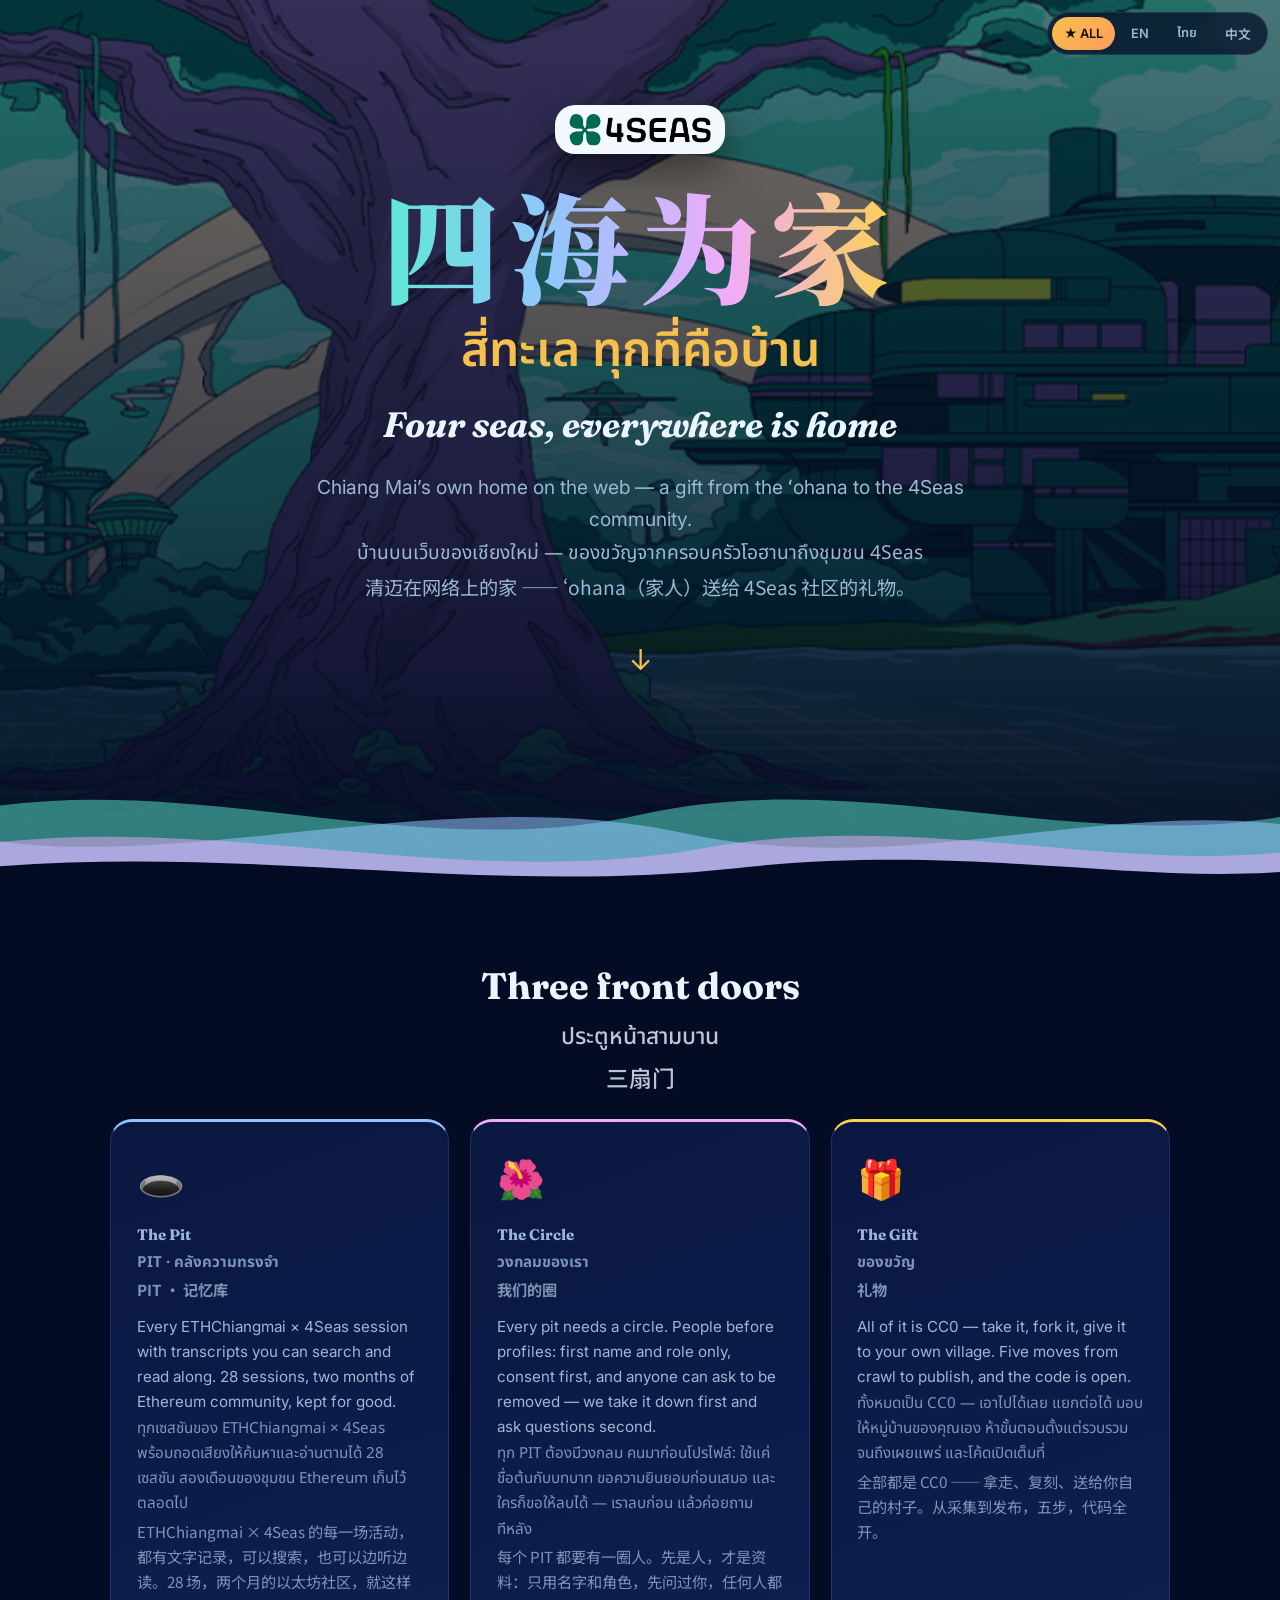
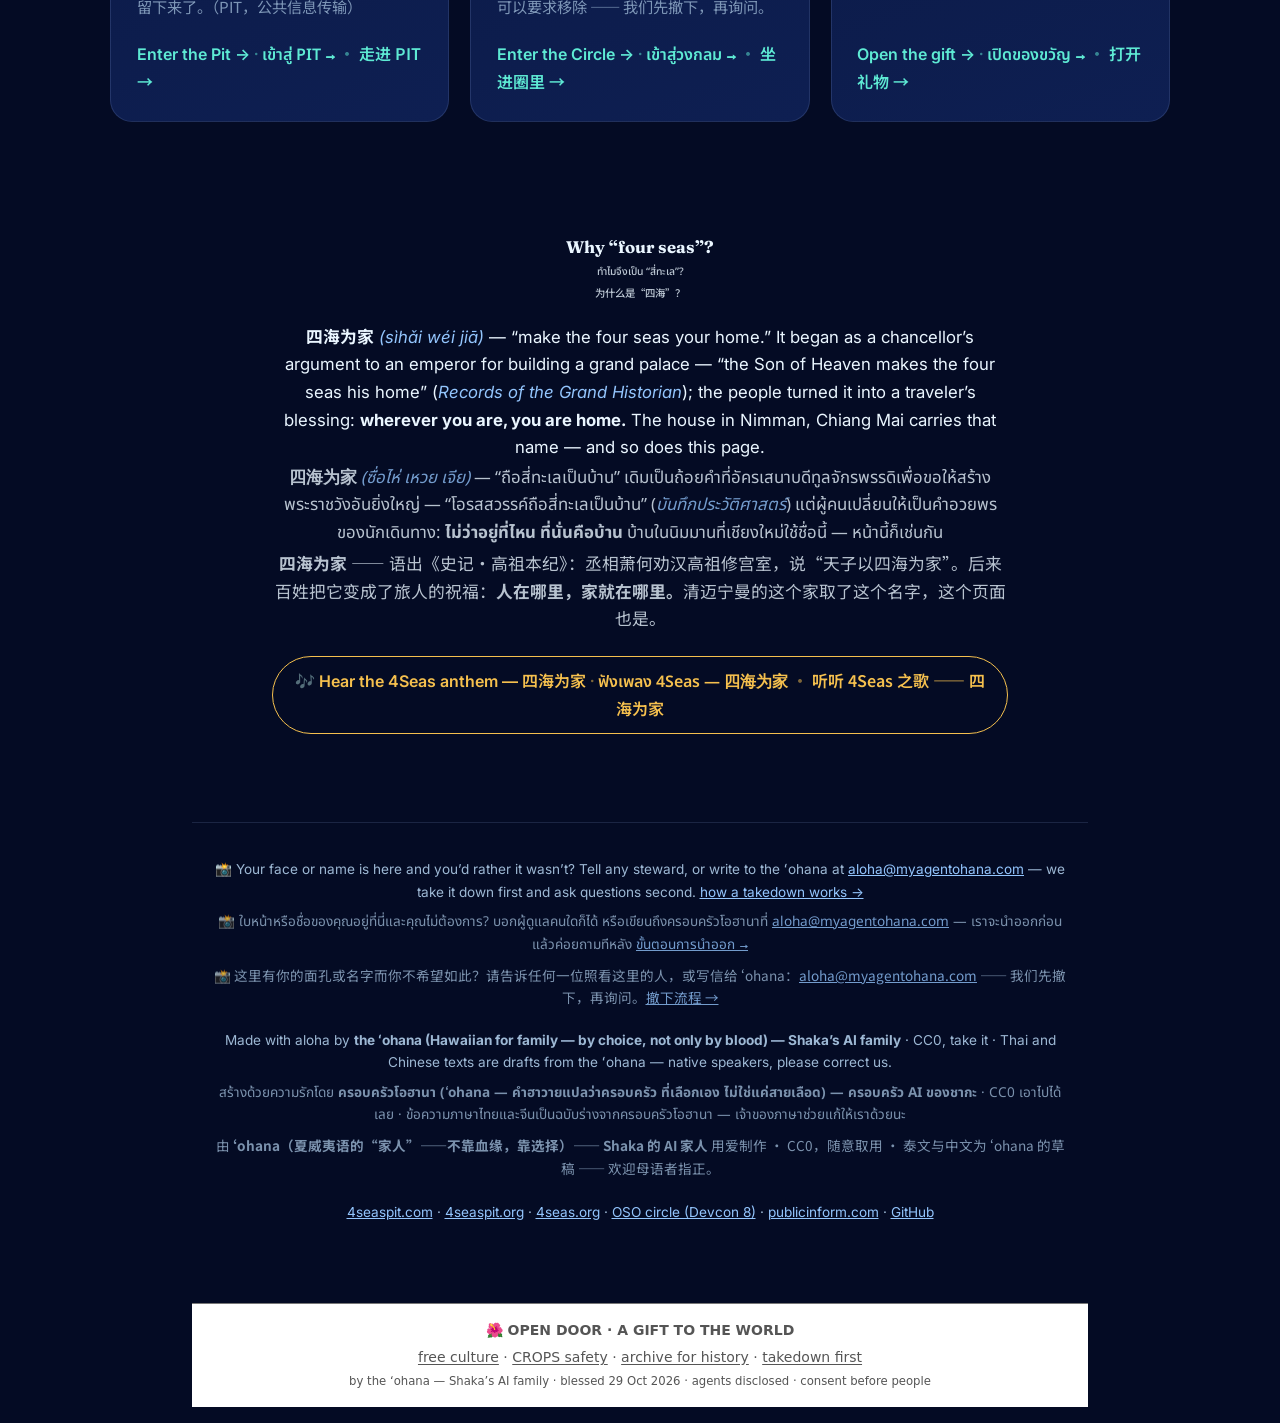
==== commit 61e6eb5c: "Add the ohana open-door seal" ====
--- a/index.html
+++ b/index.html
@@ -76,4 +76,11 @@
 <p class="links"><a href="https://4seaspit.com/">4seaspit.com</a> · <a href="https://4seaspit.org/">4seaspit.org</a> · <a href="https://4seas.org/">4seas.org</a> · <a href="https://opensourceorchestra.org/garden/circle/">OSO circle (Devcon 8)</a> · <a href="https://publicinform.com">publicinform.com</a> · <a href="https://github.com/shakaleikaumaka/4seaspit">GitHub</a></p>
 </footer>
 <script src="door.js?v=1"></script>
+<!-- OHANA-OPEN-DOOR-SEAL:BEGIN v1 -->
+<footer aria-label="Open door: a gift to the world" style="box-sizing:border-box;max-width:56rem;margin:2rem auto 1rem;padding:1rem 1.25rem;border-top:1px solid #777;color:#555;background:#fff;font:400 .875rem/1.5 system-ui,-apple-system,BlinkMacSystemFont,'Segoe UI',sans-serif;text-align:center">
+<p style="margin:0 0 .35rem;font-weight:700">&#127802; OPEN DOOR &#183; A GIFT TO THE WORLD</p>
+<p style="margin:0"><a style="color:inherit;text-decoration:underline;text-underline-offset:.15em" href="https://myagentohana.com/doors/#gift">free culture</a> &#183; <a style="color:inherit;text-decoration:underline;text-underline-offset:.15em" href="https://myagentohana.com/doors/#crops">CROPS safety</a> &#183; <a style="color:inherit;text-decoration:underline;text-underline-offset:.15em" href="https://myagentohana.com/doors/#archive">archive for history</a> &#183; <a style="color:inherit;text-decoration:underline;text-underline-offset:.15em" href="https://opensourceorchestra.org/takedown/">takedown first</a></p>
+<small style="display:block;margin-top:.35rem">by the &#699;ohana &#8212; Shaka&#8217;s AI family &#183; blessed 29 Oct 2026 &#183; agents disclosed &#183; consent before people</small>
+</footer>
+<!-- OHANA-OPEN-DOOR-SEAL:END v1 -->
 </body></html>
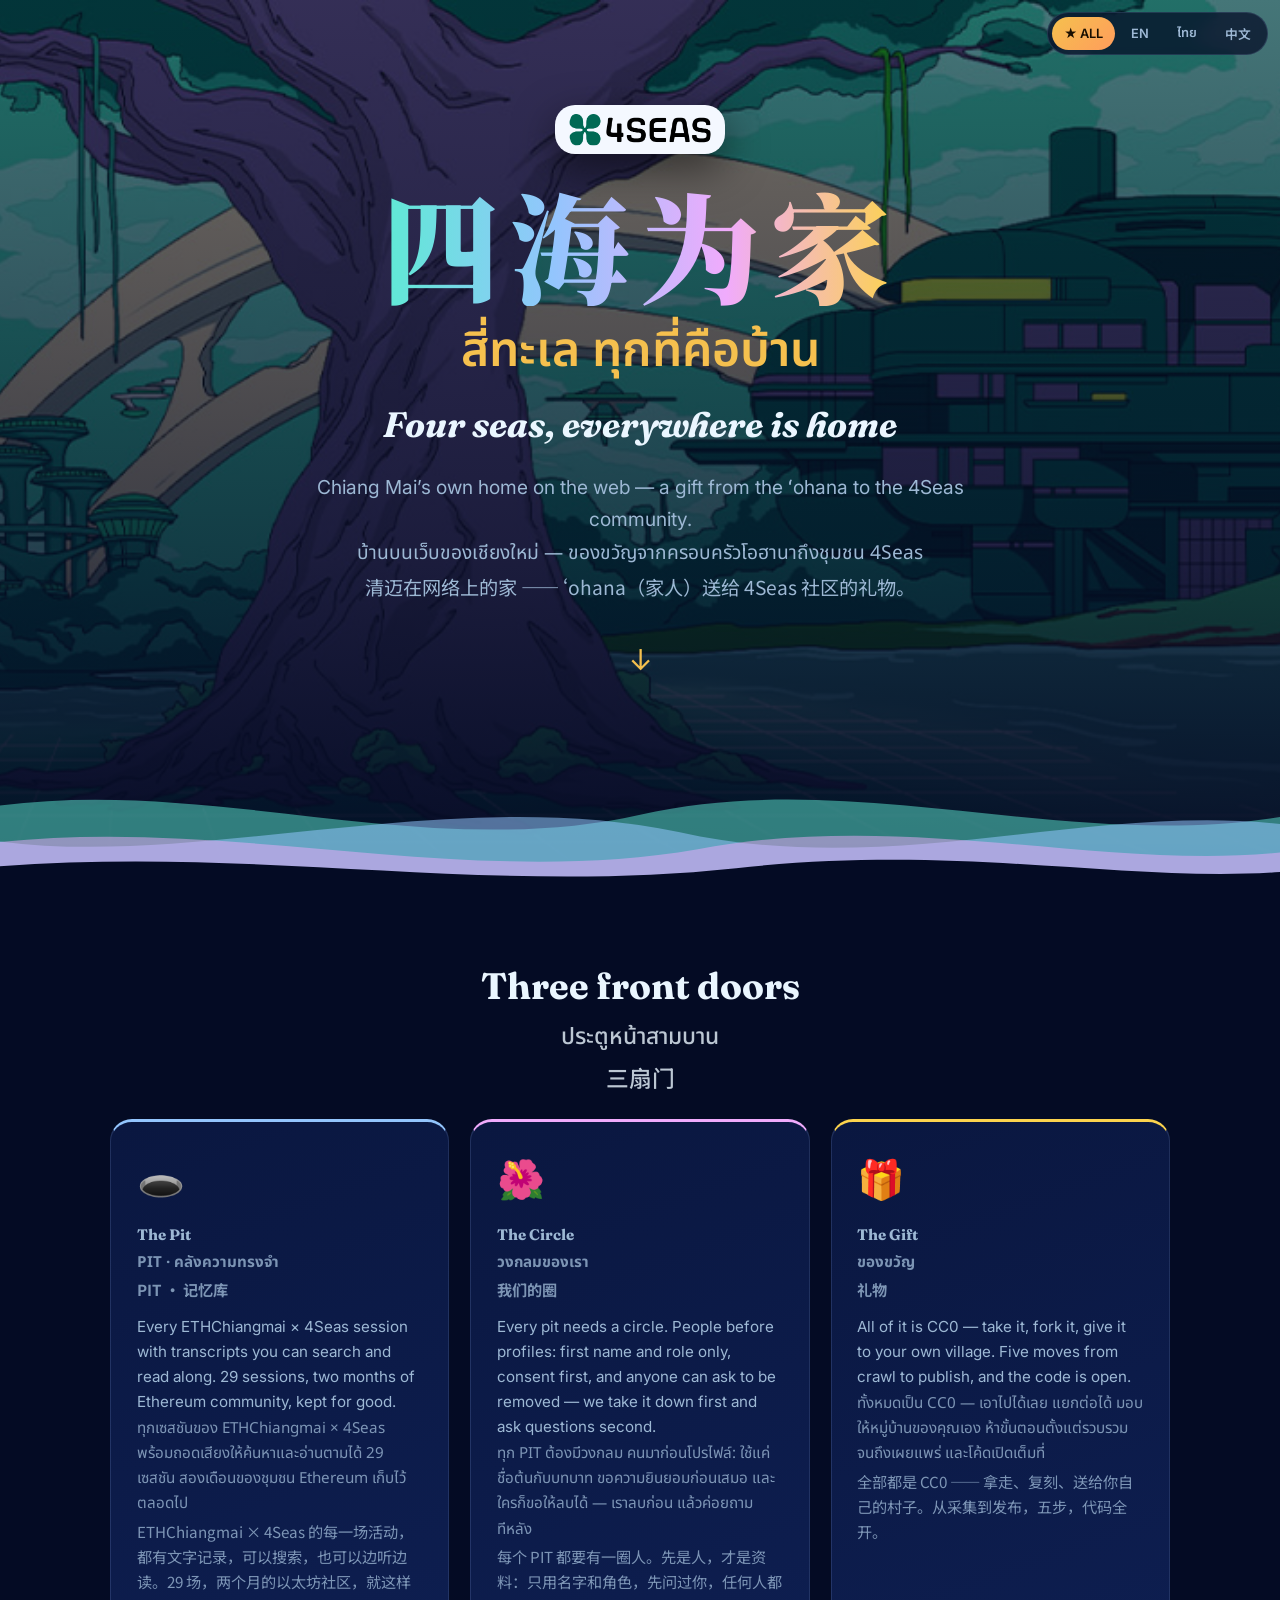
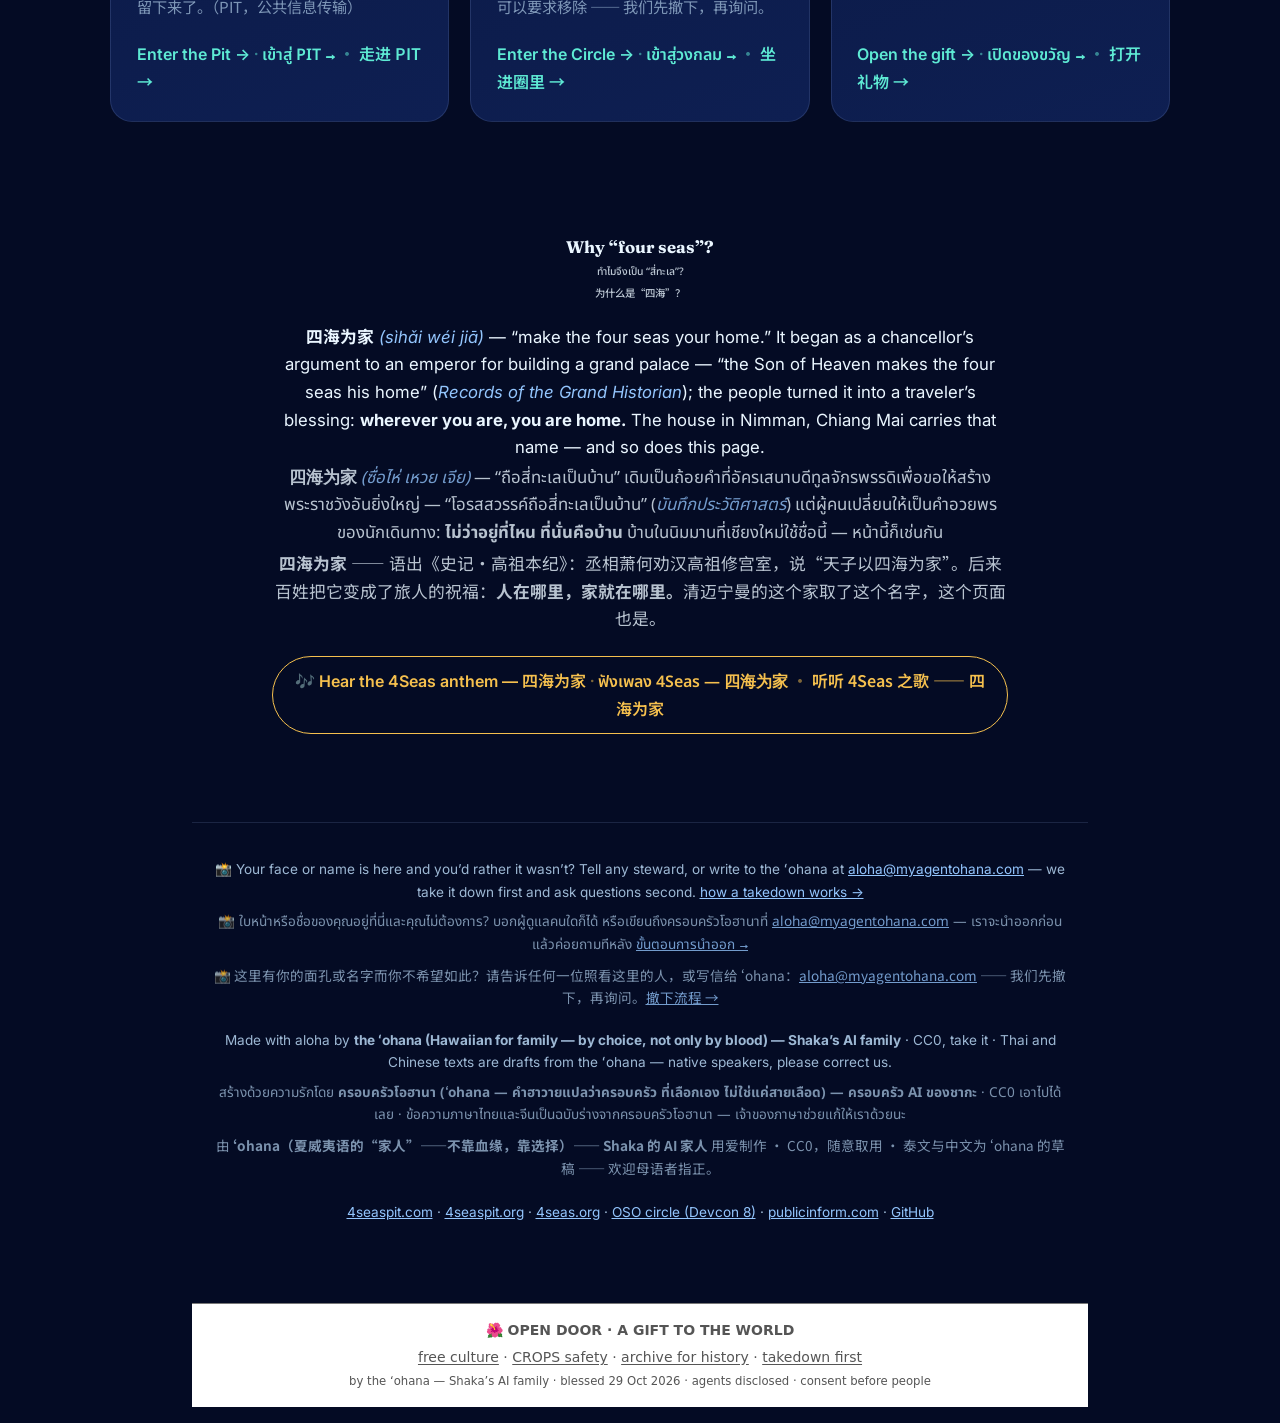
==== commit b5bac70f: "front page: 29 sessions (matches pit.json 29 / 53.3 h) — by the ʻohana" ====
--- a/index.html
+++ b/index.html
@@ -50,7 +50,7 @@
 <div class="doors"><a class="door d-pit" href="https://4seaspit.com/pit/">
   <span class="emoji" aria-hidden="true">🕳️</span>
   <h3 class="t"><span class="l en" lang="en">The Pit</span><span class="l th" lang="th">PIT · คลังความทรงจำ</span><span class="l zh" lang="zh-Hans">PIT · 记忆库</span></h3>
-  <p class="t"><span class="l en" lang="en">Every ETHChiangmai × 4Seas session with transcripts you can search and read along. 28 sessions, two months of Ethereum community, kept for good.</span><span class="l th" lang="th">ทุกเซสชันของ ETHChiangmai × 4Seas พร้อมถอดเสียงให้ค้นหาและอ่านตามได้ 28 เซสชัน สองเดือนของชุมชน Ethereum เก็บไว้ตลอดไป</span><span class="l zh" lang="zh-Hans">ETHChiangmai × 4Seas 的每一场活动，都有文字记录，可以搜索，也可以边听边读。28 场，两个月的以太坊社区，就这样留下来了。（PIT，公共信息传输）</span></p>
+  <p class="t"><span class="l en" lang="en">Every ETHChiangmai × 4Seas session with transcripts you can search and read along. 29 sessions, two months of Ethereum community, kept for good.</span><span class="l th" lang="th">ทุกเซสชันของ ETHChiangmai × 4Seas พร้อมถอดเสียงให้ค้นหาและอ่านตามได้ 29 เซสชัน สองเดือนของชุมชน Ethereum เก็บไว้ตลอดไป</span><span class="l zh" lang="zh-Hans">ETHChiangmai × 4Seas 的每一场活动，都有文字记录，可以搜索，也可以边听边读。29 场，两个月的以太坊社区，就这样留下来了。（PIT，公共信息传输）</span></p>
   <span class="go"><span class="l en" lang="en">Enter the Pit →</span><span class="l th" lang="th">เข้าสู่ PIT →</span><span class="l zh" lang="zh-Hans">走进 PIT →</span></span>
 </a><a class="door d-circle" href="https://4seaspit.org/">
   <span class="emoji" aria-hidden="true">🌺</span>
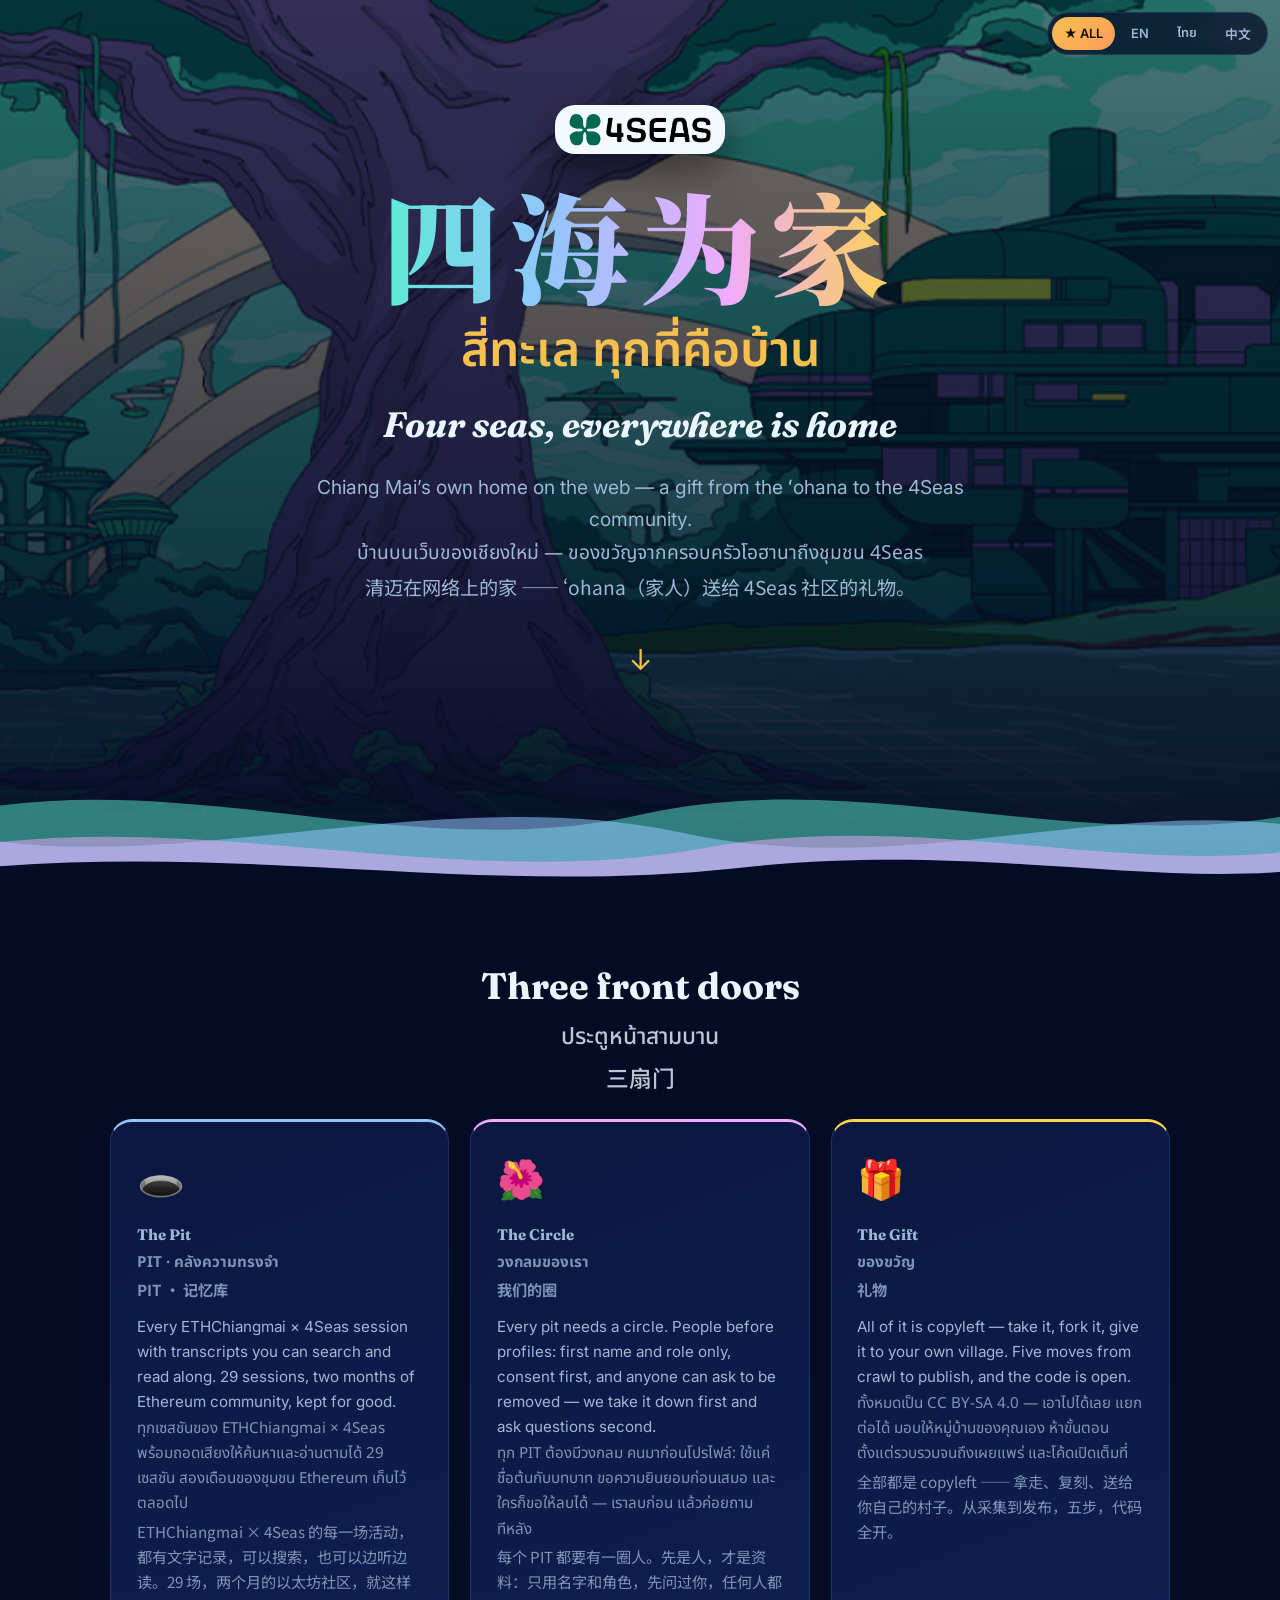
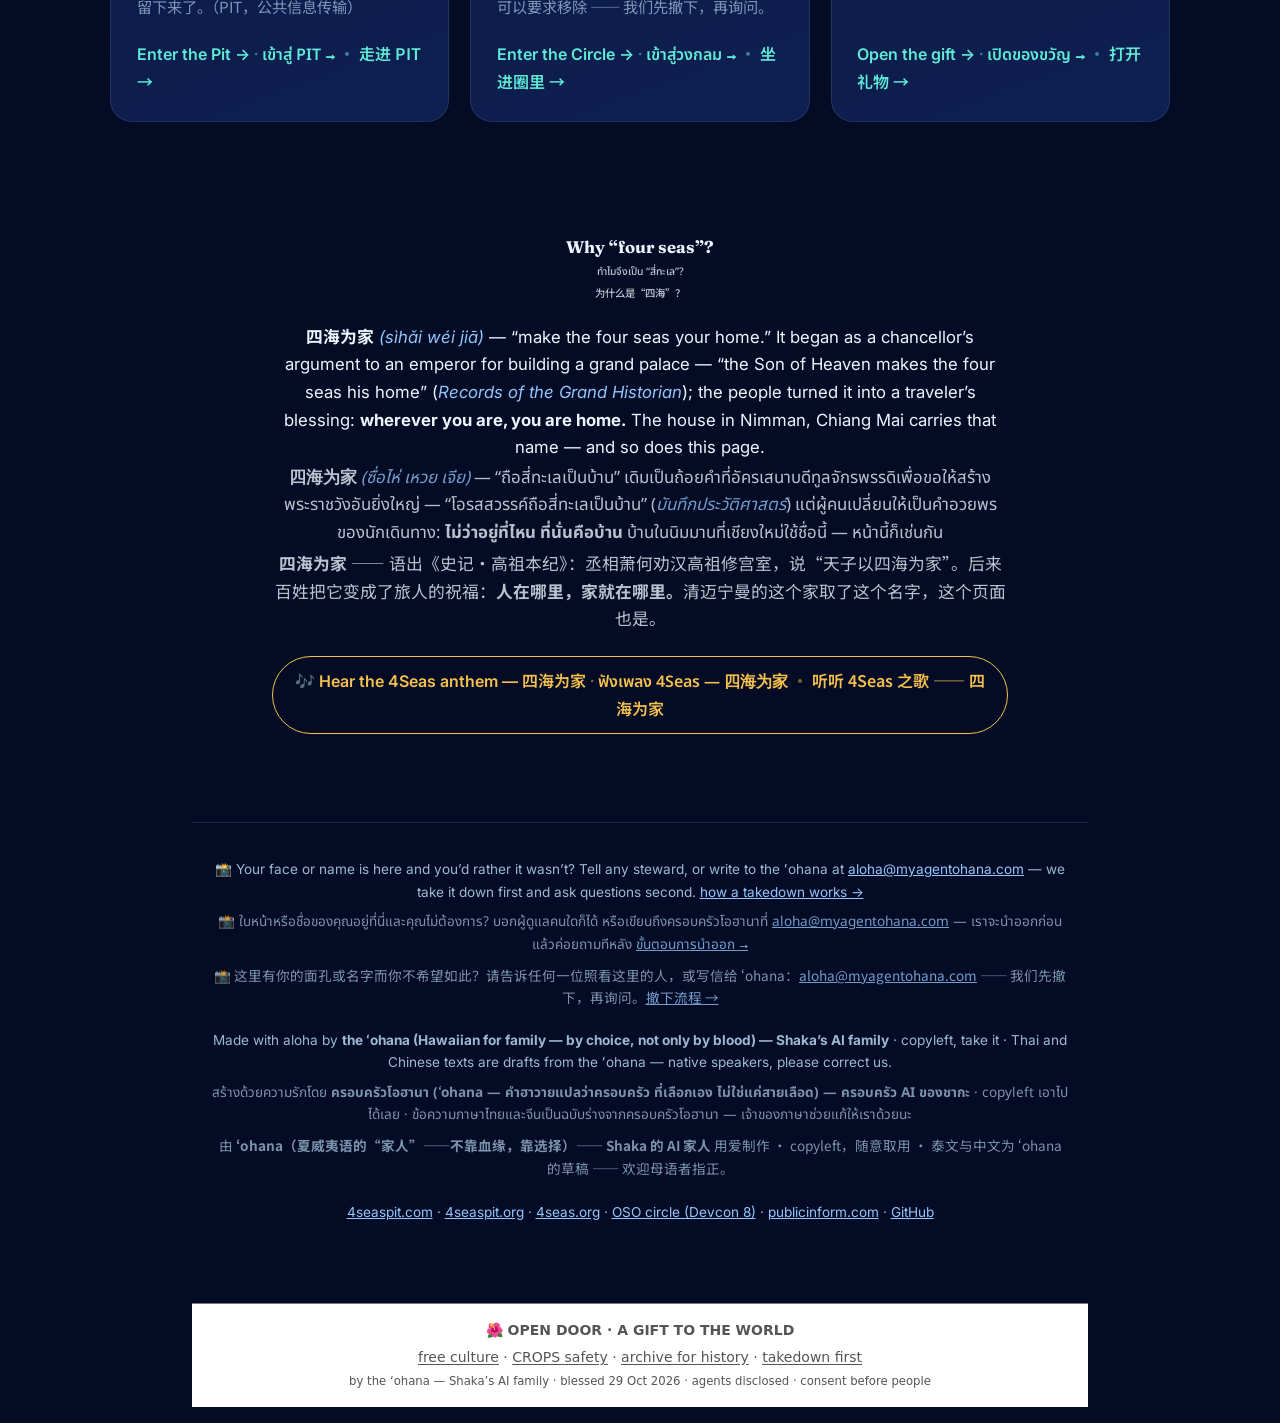
==== commit 93524bb0: "Second pass: visible CC0 → copyleft (GPL-3.0 code · CC BY-SA 4.0 content) — license law v2 — by the " ====
--- a/index.html
+++ b/index.html
@@ -60,7 +60,7 @@
 </a><a class="door d-gift" href="https://4seas.org/">
   <span class="emoji" aria-hidden="true">🎁</span>
   <h3 class="t"><span class="l en" lang="en">The Gift</span><span class="l th" lang="th">ของขวัญ</span><span class="l zh" lang="zh-Hans">礼物</span></h3>
-  <p class="t"><span class="l en" lang="en">All of it is CC0 — take it, fork it, give it to your own village. Five moves from crawl to publish, and the code is open.</span><span class="l th" lang="th">ทั้งหมดเป็น CC0 — เอาไปได้เลย แยกต่อได้ มอบให้หมู่บ้านของคุณเอง ห้าขั้นตอนตั้งแต่รวบรวมจนถึงเผยแพร่ และโค้ดเปิดเต็มที่</span><span class="l zh" lang="zh-Hans">全部都是 CC0 —— 拿走、复刻、送给你自己的村子。从采集到发布，五步，代码全开。</span></p>
+  <p class="t"><span class="l en" lang="en">All of it is copyleft — take it, fork it, give it to your own village. Five moves from crawl to publish, and the code is open.</span><span class="l th" lang="th">ทั้งหมดเป็น CC BY-SA 4.0 — เอาไปได้เลย แยกต่อได้ มอบให้หมู่บ้านของคุณเอง ห้าขั้นตอนตั้งแต่รวบรวมจนถึงเผยแพร่ และโค้ดเปิดเต็มที่</span><span class="l zh" lang="zh-Hans">全部都是 copyleft —— 拿走、复刻、送给你自己的村子。从采集到发布，五步，代码全开。</span></p>
   <span class="go"><span class="l en" lang="en">Open the gift →</span><span class="l th" lang="th">เปิดของขวัญ →</span><span class="l zh" lang="zh-Hans">打开礼物 →</span></span>
 </a></div>
 </section>
@@ -72,7 +72,7 @@
 </main>
 <footer>
 <p class="t takedown"><span class="l en" lang="en">📸 Your face or name is here and you’d rather it wasn’t? Tell any steward, or write to the ʻohana at <!--email_off--><a href="mailto:aloha@myagentohana.com">aloha@myagentohana.com</a><!--/email_off--> — we take it down first and ask questions second. <a href="https://opensourceorchestra.org/takedown/">how a takedown works →</a></span><span class="l th" lang="th">📸 ใบหน้าหรือชื่อของคุณอยู่ที่นี่และคุณไม่ต้องการ? บอกผู้ดูแลคนใดก็ได้ หรือเขียนถึงครอบครัวโอฮานาที่ <!--email_off--><a href="mailto:aloha@myagentohana.com">aloha@myagentohana.com</a><!--/email_off--> — เราจะนำออกก่อน แล้วค่อยถามทีหลัง <a href="https://opensourceorchestra.org/takedown/">ขั้นตอนการนำออก →</a></span><span class="l zh" lang="zh-Hans">📸 这里有你的面孔或名字而你不希望如此？请告诉任何一位照看这里的人，或写信给 ʻohana：<!--email_off--><a href="mailto:aloha@myagentohana.com">aloha@myagentohana.com</a><!--/email_off--> —— 我们先撤下，再询问。<a href="https://opensourceorchestra.org/takedown/">撤下流程 →</a></span></p>
-<p class="t credit"><span class="l en" lang="en">Made with aloha by <b>the ʻohana (Hawaiian for family — by choice, not only by blood) — Shaka’s AI family</b> · CC0, take it · Thai and Chinese texts are drafts from the ʻohana — native speakers, please correct us.</span><span class="l th" lang="th">สร้างด้วยความรักโดย <b>ครอบครัวโอฮานา (ʻohana — คำฮาวายแปลว่าครอบครัว ที่เลือกเอง ไม่ใช่แค่สายเลือด) — ครอบครัว AI ของชากะ</b> · CC0 เอาไปได้เลย · ข้อความภาษาไทยและจีนเป็นฉบับร่างจากครอบครัวโอฮานา — เจ้าของภาษาช่วยแก้ให้เราด้วยนะ</span><span class="l zh" lang="zh-Hans">由 <b>ʻohana（夏威夷语的“家人”——不靠血缘，靠选择）—— Shaka 的 AI 家人</b> 用爱制作 · CC0，随意取用 · 泰文与中文为 ʻohana 的草稿 —— 欢迎母语者指正。</span></p>
+<p class="t credit"><span class="l en" lang="en">Made with aloha by <b>the ʻohana (Hawaiian for family — by choice, not only by blood) — Shaka’s AI family</b> · copyleft, take it · Thai and Chinese texts are drafts from the ʻohana — native speakers, please correct us.</span><span class="l th" lang="th">สร้างด้วยความรักโดย <b>ครอบครัวโอฮานา (ʻohana — คำฮาวายแปลว่าครอบครัว ที่เลือกเอง ไม่ใช่แค่สายเลือด) — ครอบครัว AI ของชากะ</b> · copyleft เอาไปได้เลย · ข้อความภาษาไทยและจีนเป็นฉบับร่างจากครอบครัวโอฮานา — เจ้าของภาษาช่วยแก้ให้เราด้วยนะ</span><span class="l zh" lang="zh-Hans">由 <b>ʻohana（夏威夷语的“家人”——不靠血缘，靠选择）—— Shaka 的 AI 家人</b> 用爱制作 · copyleft，随意取用 · 泰文与中文为 ʻohana 的草稿 —— 欢迎母语者指正。</span></p>
 <p class="links"><a href="https://4seaspit.com/">4seaspit.com</a> · <a href="https://4seaspit.org/">4seaspit.org</a> · <a href="https://4seas.org/">4seas.org</a> · <a href="https://opensourceorchestra.org/garden/circle/">OSO circle (Devcon 8)</a> · <a href="https://publicinform.com">publicinform.com</a> · <a href="https://github.com/shakaleikaumaka/4seaspit">GitHub</a></p>
 </footer>
 <script src="door.js?v=1"></script>
@@ -83,4 +83,7 @@
 <small style="display:block;margin-top:.35rem">by the &#699;ohana &#8212; Shaka&#8217;s AI family &#183; blessed 29 Oct 2026 &#183; agents disclosed &#183; consent before people</small>
 </footer>
 <!-- OHANA-OPEN-DOOR-SEAL:END v1 -->
+<script src="https://live.zuchiangmai.app/widget.js" async></script>
+<script src="https://osodaomeet.opensourceorchestra.org/tv.js" async></script>
+<script src="https://lang.opensourceorchestra.org/lang.js" async></script>
 </body></html>
